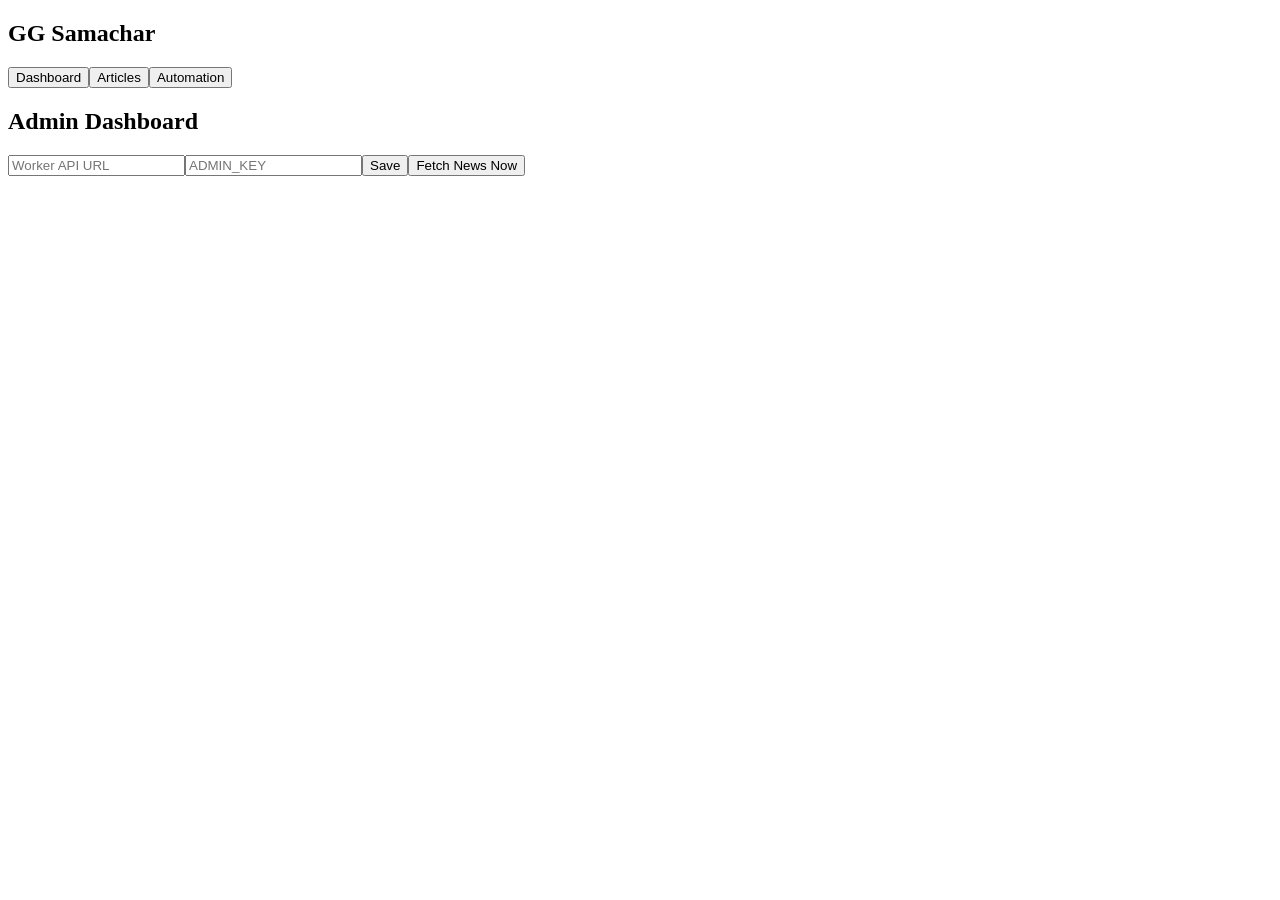
==== admin/index.html @ 713282a6 "Add GG Samachar admin dashboard" ====
<!doctype html><html><head><meta charset="utf-8"><meta name="viewport" content="width=device-width,initial-scale=1"><title>GG Samachar Admin</title><link rel="stylesheet" href="admin.css"></head><body><aside><h1>GG <span>Samachar</span></h1><button class="tab" data-t="dash">Dashboard</button><button class="tab" data-t="articles">Articles</button><button class="tab" data-t="logs">Automation</button></aside><main><header><h2>Admin Dashboard</h2><div><input id="api" placeholder="Worker API URL"><input id="key" type="password" placeholder="ADMIN_KEY"><button id="save">Save</button><button id="run">Fetch News Now</button></div></header><div id="msg"></div><section id="dash"></section><section id="articles" hidden></section><section id="logs" hidden></section></main><script src="admin.js"></script></body></html>
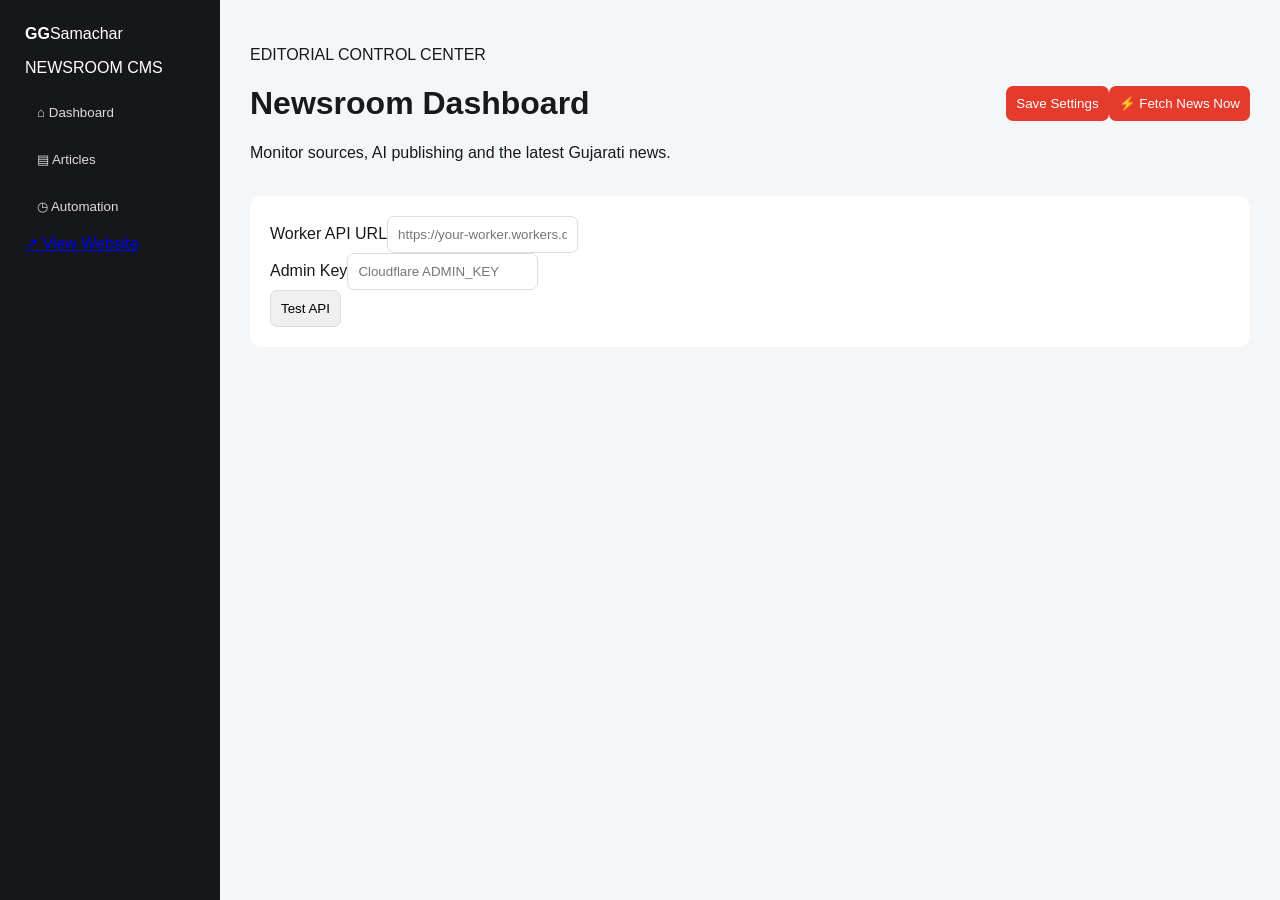
==== commit 7b2b4109: "Rebuild GG Samachar admin dashboard" ====
--- a/admin/index.html
+++ b/admin/index.html
@@ -1 +1 @@
-<!doctype html><html><head><meta charset="utf-8"><meta name="viewport" content="width=device-width,initial-scale=1"><title>GG Samachar Admin</title><link rel="stylesheet" href="admin.css"></head><body><aside><h1>GG <span>Samachar</span></h1><button class="tab" data-t="dash">Dashboard</button><button class="tab" data-t="articles">Articles</button><button class="tab" data-t="logs">Automation</button></aside><main><header><h2>Admin Dashboard</h2><div><input id="api" placeholder="Worker API URL"><input id="key" type="password" placeholder="ADMIN_KEY"><button id="save">Save</button><button id="run">Fetch News Now</button></div></header><div id="msg"></div><section id="dash"></section><section id="articles" hidden></section><section id="logs" hidden></section></main><script src="admin.js"></script></body></html>+<!doctype html><html lang="en"><head><meta charset="utf-8"><meta name="viewport" content="width=device-width,initial-scale=1"><title>GG Samachar • Newsroom Admin</title><link rel="stylesheet" href="admin.css"></head><body><aside><div class="logo"><b>GG</b><span>Samachar</span></div><p class="muted">NEWSROOM CMS</p><button class="tab active" data-t="dash">⌂ Dashboard</button><button class="tab" data-t="articles">▤ Articles</button><button class="tab" data-t="logs">◷ Automation</button><div class="side-bottom"><a href="../" target="_blank">↗ View Website</a></div></aside><main><header><div><p class="eyebrow">EDITORIAL CONTROL CENTER</p><h1>Newsroom Dashboard</h1><p class="sub">Monitor sources, AI publishing and the latest Gujarati news.</p></div><div class="actions"><button id="save" class="secondary">Save Settings</button><button id="run" class="primary">⚡ Fetch News Now</button></div></header><section class="settings panel"><div><label>Worker API URL</label><input id="api" placeholder="https://your-worker.workers.dev"></div><div><label>Admin Key</label><input id="key" type="password" placeholder="Cloudflare ADMIN_KEY"></div><button id="test" class="secondary">Test API</button></section><div id="msg"></div><section id="dash"></section><section id="articles" hidden></section><section id="logs" hidden></section></main><script src="admin.js"></script></body></html>
--- a/admin/admin.css
+++ b/admin/admin.css
@@ -0,0 +1 @@
+*{box-sizing:border-box}body{margin:0;background:#f5f6f8;font-family:Arial;color:#17191d;display:flex}aside{width:220px;background:#15171b;color:#fff;min-height:100vh;padding:25px}aside h1 span{color:#e43b2c}aside button{display:block;width:100%;margin:8px 0;padding:12px;text-align:left;border:0;border-radius:8px;background:transparent;color:#ddd;cursor:pointer}.tab:hover{background:#e43b2c}main{flex:1;padding:30px}header{display:flex;justify-content:space-between;gap:15px;align-items:center}input,button{padding:10px;border-radius:7px;border:1px solid #ddd}header button{background:#e43b2c;color:#fff;border:0}.stats{display:grid;grid-template-columns:repeat(3,1fr);gap:15px}.card,.panel{background:#fff;border-radius:12px;padding:20px;margin-top:18px}.num{font-size:30px;font-weight:bold;display:block;margin-top:8px}.table{width:100%;border-collapse:collapse}.table td,.table th{padding:10px;border-bottom:1px solid #eee;text-align:left;font-size:13px}.ok{background:#e9f7ee;padding:10px}.err{background:#fee;padding:10px}@media(max-width:700px){aside{width:150px}header{display:block}.stats{grid-template-columns:1fr}main{padding:15px}}
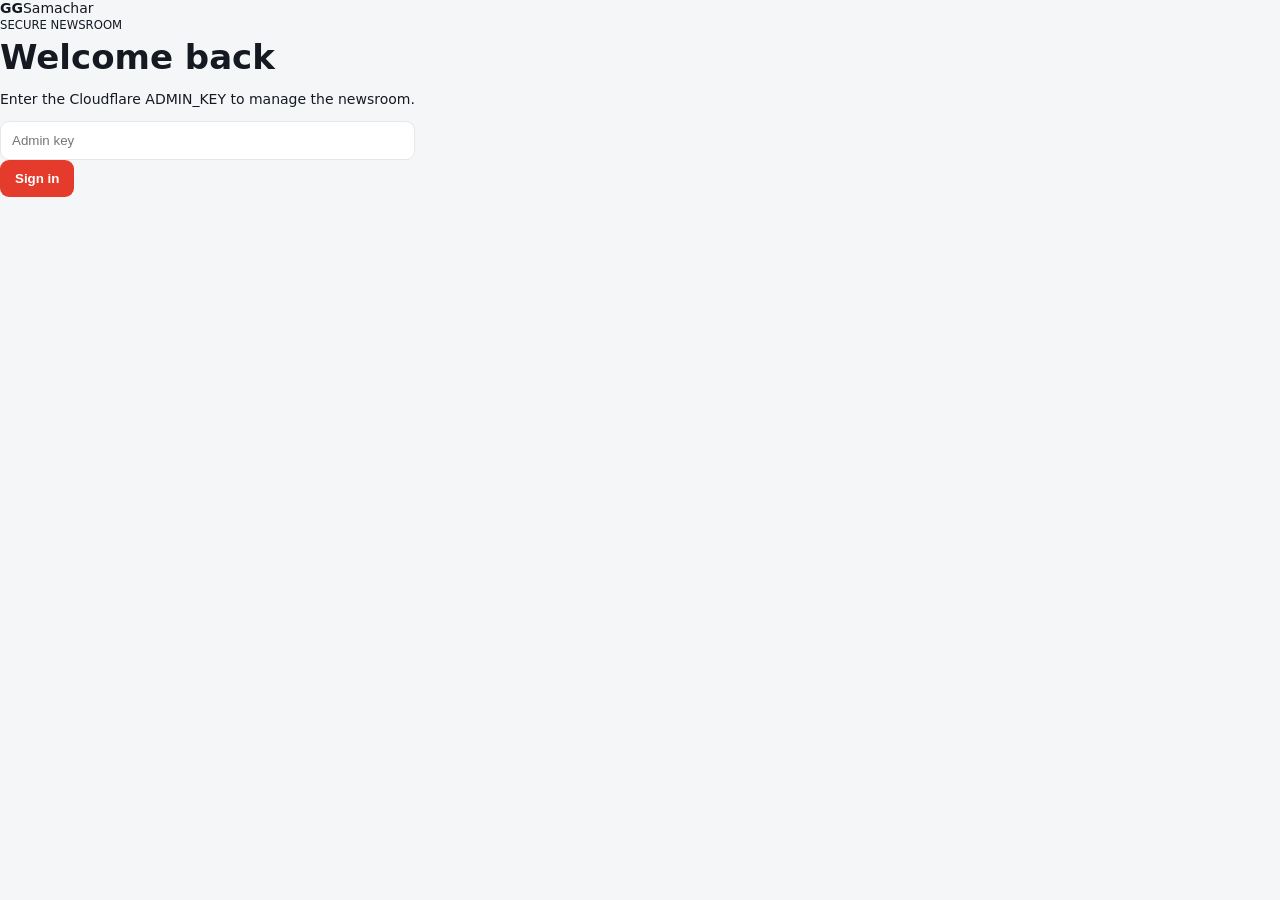
==== commit 314ccd1d: "Rebuild GG Samachar newsroom CMS" ====
--- a/admin/index.html
+++ b/admin/index.html
@@ -1 +1 @@
-<!doctype html><html lang="en"><head><meta charset="utf-8"><meta name="viewport" content="width=device-width,initial-scale=1"><title>GG Samachar • Newsroom Admin</title><link rel="stylesheet" href="admin.css"></head><body><aside><div class="logo"><b>GG</b><span>Samachar</span></div><p class="muted">NEWSROOM CMS</p><button class="tab active" data-t="dash">⌂ Dashboard</button><button class="tab" data-t="articles">▤ Articles</button><button class="tab" data-t="logs">◷ Automation</button><div class="side-bottom"><a href="../" target="_blank">↗ View Website</a></div></aside><main><header><div><p class="eyebrow">EDITORIAL CONTROL CENTER</p><h1>Newsroom Dashboard</h1><p class="sub">Monitor sources, AI publishing and the latest Gujarati news.</p></div><div class="actions"><button id="save" class="secondary">Save Settings</button><button id="run" class="primary">⚡ Fetch News Now</button></div></header><section class="settings panel"><div><label>Worker API URL</label><input id="api" placeholder="https://your-worker.workers.dev"></div><div><label>Admin Key</label><input id="key" type="password" placeholder="Cloudflare ADMIN_KEY"></div><button id="test" class="secondary">Test API</button></section><div id="msg"></div><section id="dash"></section><section id="articles" hidden></section><section id="logs" hidden></section></main><script src="admin.js"></script></body></html>+<!doctype html><html lang="en"><head><meta charset="utf-8"><meta name="viewport" content="width=device-width,initial-scale=1"><title>GG Samachar · Newsroom CMS</title><link rel="stylesheet" href="admin.css"></head><body><div id="loginGate" class="login-gate"><div class="login-card"><div class="admin-logo"><b>GG</b><span>Samachar</span></div><small>SECURE NEWSROOM</small><h1>Welcome back</h1><p>Enter the Cloudflare ADMIN_KEY to manage the newsroom.</p><input id="loginKey" type="password" placeholder="Admin key"><button id="loginBtn" class="primary">Sign in</button><div id="loginMsg"></div></div></div><div id="app" hidden><aside class="sidebar"><div class="admin-logo"><b>GG</b><span>Samachar</span></div><small>NEWSROOM CMS</small><nav><button data-page="dashboard" class="active">◉ Dashboard</button><button data-page="articles">▤ Articles</button><button data-page="create">＋ Create Article</button><button data-page="sources">◉ Sources</button><button data-page="automation">◷ Automation</button><button data-page="settings">⚙ Settings</button></nav><a href="../" target="_blank" class="view">↗ View Website</a></aside><main><header class="topbar"><div><span>EDITORIAL CONTROL CENTER</span><h1 id="pageTitle">Dashboard</h1></div><div class="top-actions"><span class="status">● API connected</span><button id="logout" class="ghost">Logout</button></div></header><section id="dashboard" class="page active"></section><section id="articles" class="page"></section><section id="create" class="page"></section><section id="sources" class="page"></section><section id="automation" class="page"></section><section id="settings" class="page"></section></main></div><script src="admin.js"></script></body></html>
--- a/admin/admin.css
+++ b/admin/admin.css
@@ -1 +1 @@
-*{box-sizing:border-box}body{margin:0;background:#f5f6f8;font-family:Arial;color:#17191d;display:flex}aside{width:220px;background:#15171b;color:#fff;min-height:100vh;padding:25px}aside h1 span{color:#e43b2c}aside button{display:block;width:100%;margin:8px 0;padding:12px;text-align:left;border:0;border-radius:8px;background:transparent;color:#ddd;cursor:pointer}.tab:hover{background:#e43b2c}main{flex:1;padding:30px}header{display:flex;justify-content:space-between;gap:15px;align-items:center}input,button{padding:10px;border-radius:7px;border:1px solid #ddd}header button{background:#e43b2c;color:#fff;border:0}.stats{display:grid;grid-template-columns:repeat(3,1fr);gap:15px}.card,.panel{background:#fff;border-radius:12px;padding:20px;margin-top:18px}.num{font-size:30px;font-weight:bold;display:block;margin-top:8px}.table{width:100%;border-collapse:collapse}.table td,.table th{padding:10px;border-bottom:1px solid #eee;text-align:left;font-size:13px}.ok{background:#e9f7ee;padding:10px}.err{background:#fee;padding:10px}@media(max-width:700px){aside{width:150px}header{display:block}.stats{grid-template-columns:1fr}main{padding:15px}}+:root{--bg:#f5f6f8;--ink:#151922;--muted:#737b89;--line:#e5e7eb;--red:#e43b2c;--dark:#15171d;--green:#14804a}*{box-sizing:border-box}body{margin:0;background:var(--bg);color:var(--ink);font:14px Inter,system-ui,-apple-system,Segoe UI,sans-serif;display:flex}aside{width:250px;min-height:100vh;background:var(--dark);color:#fff;padding:28px 18px;position:fixed;left:0;top:0;bottom:0}.logo{font-size:22px;font-weight:900;display:flex;gap:8px;align-items:center}.logo b{background:var(--red);padding:7px 9px;border-radius:9px}.muted,.eyebrow{font-size:10px;letter-spacing:1.4px;color:#8f96a3;font-weight:800}.tab{width:100%;padding:13px 14px;border:0;background:transparent;color:#c9ced6;text-align:left;border-radius:10px;margin:4px 0;cursor:pointer;font-weight:700}.tab:hover,.tab.active{background:#252832;color:#fff}.tab.active{box-shadow:inset 3px 0 var(--red)}.side-bottom{position:absolute;bottom:28px;left:18px;right:18px}.side-bottom a{color:#aeb5c0;text-decoration:none}main{margin-left:250px;width:calc(100% - 250px);padding:34px;max-width:1600px}header{display:flex;justify-content:space-between;gap:25px;align-items:flex-end;margin-bottom:22px}h1{font-size:34px;margin:5px 0}.sub{color:var(--muted);margin:0}.actions{display:flex;gap:10px}.primary,.secondary{border:0;border-radius:9px;padding:11px 15px;font-weight:800;cursor:pointer}.primary{background:var(--red);color:#fff}.secondary{background:#fff;border:1px solid var(--line)}.settings{display:grid;grid-template-columns:1fr 1fr auto;gap:14px;align-items:end}.panel,.stat,.table-wrap{background:#fff;border:1px solid var(--line);border-radius:15px;padding:18px}.panel{margin-bottom:18px}label{display:block;font-size:11px;font-weight:800;color:var(--muted);margin-bottom:7px}input{width:100%;padding:11px;border:1px solid var(--line);border-radius:9px;outline:none}input:focus{border-color:var(--red)}#msg{margin:14px 0}.ok,.err{padding:11px 14px;border-radius:10px}.ok{background:#eaf8f0;color:var(--green)}.err{background:#fff0f0;color:#b42318}.stats{display:grid;grid-template-columns:repeat(4,1fr);gap:14px;margin:18px 0}.stat small{color:var(--muted)}.stat strong{display:block;font-size:30px;margin-top:8px}.grid-title{display:flex;justify-content:space-between;align-items:center}.table-wrap{overflow:auto;margin-top:14px}table{width:100%;border-collapse:collapse;min-width:760px}th,td{text-align:left;padding:11px;border-bottom:1px solid #eee;font-size:12px;vertical-align:top}th{color:var(--muted);font-size:10px;text-transform:uppercase;letter-spacing:.7px}.thumb{width:58px;height:40px;object-fit:cover;border-radius:7px;background:#eee}.badge{display:inline-block;padding:4px 7px;border-radius:20px;background:#f1f3f5;font-size:10px;font-weight:800}.empty{padding:35px;text-align:center;color:var(--muted)}@media(max-width:900px){aside{width:190px}main{margin-left:190px;width:calc(100% - 190px);padding:20px}.settings,.stats{grid-template-columns:1fr 1fr}header{display:block}.actions{margin-top:15px}}@media(max-width:650px){aside{position:static;width:100%;min-height:auto}.side-bottom{position:static;margin-top:20px}body{display:block}main{margin:0;width:100%}.settings,.stats{grid-template-columns:1fr}.tab{display:inline-block;width:auto;margin-right:5px}.actions{flex-wrap:wrap}}
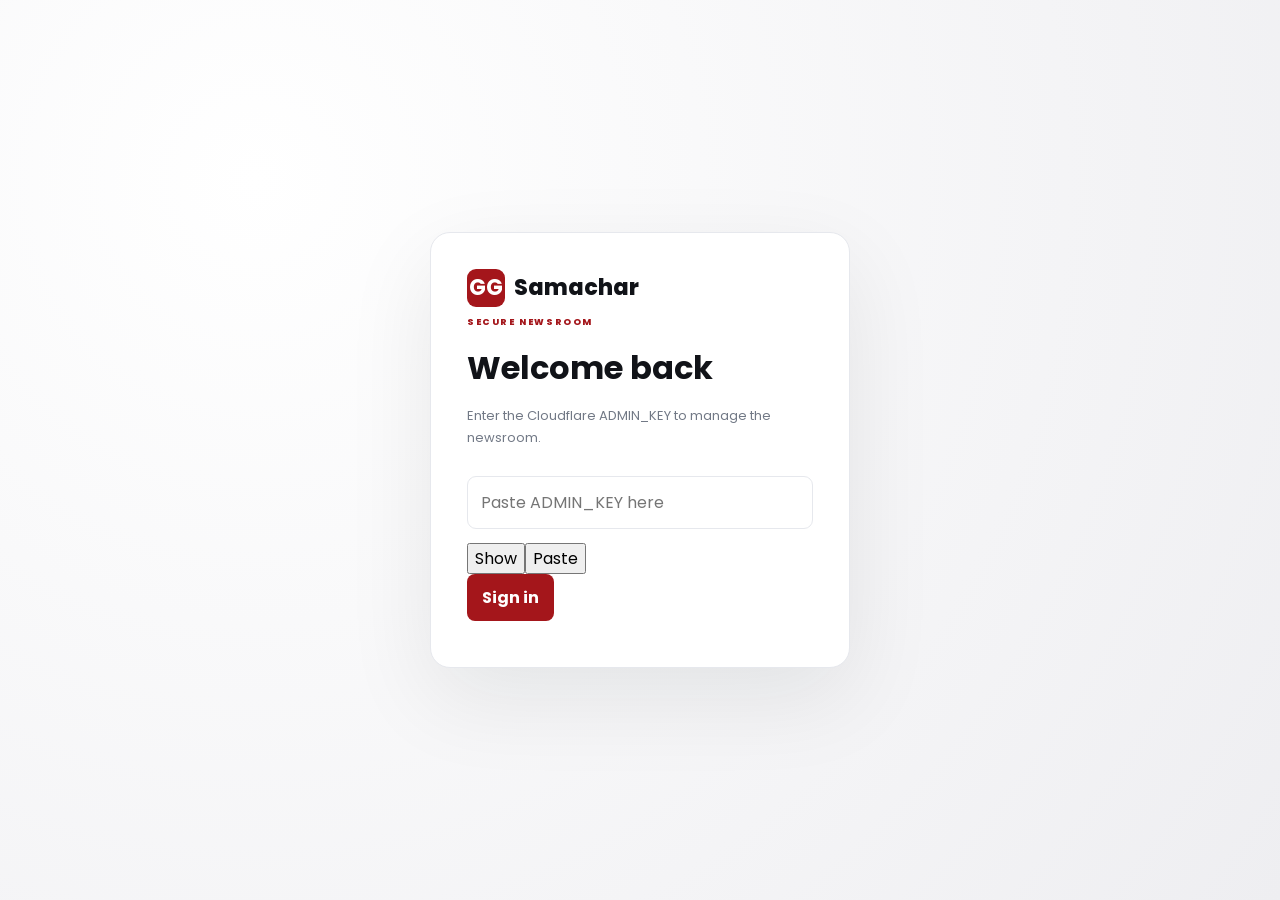
==== commit 14280138: "Add show and paste controls to admin login" ====
--- a/admin/index.html
+++ b/admin/index.html
@@ -1 +1 @@
-<!doctype html><html lang="en"><head><meta charset="utf-8"><meta name="viewport" content="width=device-width,initial-scale=1"><title>GG Samachar · Newsroom CMS</title><link rel="stylesheet" href="admin.css"></head><body><div id="loginGate" class="login-gate"><div class="login-card"><div class="admin-logo"><b>GG</b><span>Samachar</span></div><small>SECURE NEWSROOM</small><h1>Welcome back</h1><p>Enter the Cloudflare ADMIN_KEY to manage the newsroom.</p><input id="loginKey" type="password" placeholder="Admin key"><button id="loginBtn" class="primary">Sign in</button><div id="loginMsg"></div></div></div><div id="app" hidden><aside class="sidebar"><div class="admin-logo"><b>GG</b><span>Samachar</span></div><small>NEWSROOM CMS</small><nav><button data-page="dashboard" class="active">◉ Dashboard</button><button data-page="articles">▤ Articles</button><button data-page="create">＋ Create Article</button><button data-page="sources">◉ Sources</button><button data-page="automation">◷ Automation</button><button data-page="settings">⚙ Settings</button></nav><a href="../" target="_blank" class="view">↗ View Website</a></aside><main><header class="topbar"><div><span>EDITORIAL CONTROL CENTER</span><h1 id="pageTitle">Dashboard</h1></div><div class="top-actions"><span class="status">● API connected</span><button id="logout" class="ghost">Logout</button></div></header><section id="dashboard" class="page active"></section><section id="articles" class="page"></section><section id="create" class="page"></section><section id="sources" class="page"></section><section id="automation" class="page"></section><section id="settings" class="page"></section></main></div><script src="admin.js"></script></body></html>+<!doctype html><html lang="en"><head><meta charset="utf-8"><meta name="viewport" content="width=device-width,initial-scale=1"><title>GG Samachar · Newsroom CMS</title><link rel="stylesheet" href="admin.css"></head><body><div id="loginGate" class="login-gate"><div class="login-card"><div class="admin-logo"><b>GG</b><span>Samachar</span></div><small>SECURE NEWSROOM</small><h1>Welcome back</h1><p>Enter the Cloudflare ADMIN_KEY to manage the newsroom.</p><div class="key-input-wrap"><input id="loginKey" type="password" placeholder="Paste ADMIN_KEY here" autocomplete="off" spellcheck="false"><button id="toggleKey" type="button" class="key-action" aria-label="Show password">Show</button><button id="pasteKey" type="button" class="key-action" aria-label="Paste admin key">Paste</button></div><button id="loginBtn" class="primary">Sign in</button><div id="loginMsg"></div></div></div><div id="app" hidden><aside class="sidebar"><div class="admin-logo"><b>GG</b><span>Samachar</span></div><small>NEWSROOM CMS</small><nav><button data-page="dashboard" class="active">◉ Dashboard</button><button data-page="articles">▤ Articles</button><button data-page="create">＋ Create Article</button><button data-page="sources">◉ Sources</button><button data-page="automation">◷ Automation</button><button data-page="settings">⚙ Settings</button></nav><a href="../" target="_blank" class="view">↗ View Website</a></aside><main><header class="topbar"><div><span>EDITORIAL CONTROL CENTER</span><h1 id="pageTitle">Dashboard</h1></div><div class="top-actions"><span class="status">● API connected</span><button id="logout" class="ghost">Logout</button></div></header><section id="dashboard" class="page active"></section><section id="articles" class="page"></section><section id="create" class="page"></section><section id="sources" class="page"></section><section id="automation" class="page"></section><section id="settings" class="page"></section></main></div><script src="admin.js"></script></body></html>
--- a/admin/admin.css
+++ b/admin/admin.css
@@ -1 +1 @@
-:root{--bg:#f5f6f8;--ink:#151922;--muted:#737b89;--line:#e5e7eb;--red:#e43b2c;--dark:#15171d;--green:#14804a}*{box-sizing:border-box}body{margin:0;background:var(--bg);color:var(--ink);font:14px Inter,system-ui,-apple-system,Segoe UI,sans-serif;display:flex}aside{width:250px;min-height:100vh;background:var(--dark);color:#fff;padding:28px 18px;position:fixed;left:0;top:0;bottom:0}.logo{font-size:22px;font-weight:900;display:flex;gap:8px;align-items:center}.logo b{background:var(--red);padding:7px 9px;border-radius:9px}.muted,.eyebrow{font-size:10px;letter-spacing:1.4px;color:#8f96a3;font-weight:800}.tab{width:100%;padding:13px 14px;border:0;background:transparent;color:#c9ced6;text-align:left;border-radius:10px;margin:4px 0;cursor:pointer;font-weight:700}.tab:hover,.tab.active{background:#252832;color:#fff}.tab.active{box-shadow:inset 3px 0 var(--red)}.side-bottom{position:absolute;bottom:28px;left:18px;right:18px}.side-bottom a{color:#aeb5c0;text-decoration:none}main{margin-left:250px;width:calc(100% - 250px);padding:34px;max-width:1600px}header{display:flex;justify-content:space-between;gap:25px;align-items:flex-end;margin-bottom:22px}h1{font-size:34px;margin:5px 0}.sub{color:var(--muted);margin:0}.actions{display:flex;gap:10px}.primary,.secondary{border:0;border-radius:9px;padding:11px 15px;font-weight:800;cursor:pointer}.primary{background:var(--red);color:#fff}.secondary{background:#fff;border:1px solid var(--line)}.settings{display:grid;grid-template-columns:1fr 1fr auto;gap:14px;align-items:end}.panel,.stat,.table-wrap{background:#fff;border:1px solid var(--line);border-radius:15px;padding:18px}.panel{margin-bottom:18px}label{display:block;font-size:11px;font-weight:800;color:var(--muted);margin-bottom:7px}input{width:100%;padding:11px;border:1px solid var(--line);border-radius:9px;outline:none}input:focus{border-color:var(--red)}#msg{margin:14px 0}.ok,.err{padding:11px 14px;border-radius:10px}.ok{background:#eaf8f0;color:var(--green)}.err{background:#fff0f0;color:#b42318}.stats{display:grid;grid-template-columns:repeat(4,1fr);gap:14px;margin:18px 0}.stat small{color:var(--muted)}.stat strong{display:block;font-size:30px;margin-top:8px}.grid-title{display:flex;justify-content:space-between;align-items:center}.table-wrap{overflow:auto;margin-top:14px}table{width:100%;border-collapse:collapse;min-width:760px}th,td{text-align:left;padding:11px;border-bottom:1px solid #eee;font-size:12px;vertical-align:top}th{color:var(--muted);font-size:10px;text-transform:uppercase;letter-spacing:.7px}.thumb{width:58px;height:40px;object-fit:cover;border-radius:7px;background:#eee}.badge{display:inline-block;padding:4px 7px;border-radius:20px;background:#f1f3f5;font-size:10px;font-weight:800}.empty{padding:35px;text-align:center;color:var(--muted)}@media(max-width:900px){aside{width:190px}main{margin-left:190px;width:calc(100% - 190px);padding:20px}.settings,.stats{grid-template-columns:1fr 1fr}header{display:block}.actions{margin-top:15px}}@media(max-width:650px){aside{position:static;width:100%;min-height:auto}.side-bottom{position:static;margin-top:20px}body{display:block}main{margin:0;width:100%}.settings,.stats{grid-template-columns:1fr}.tab{display:inline-block;width:auto;margin-right:5px}.actions{flex-wrap:wrap}}+@import url('https://fonts.googleapis.com/css2?family=Poppins:wght@400;500;600;700;800&display=swap');:root{--ink:#111318;--muted:#727986;--line:#e6e8ed;--paper:#f6f7f9;--accent:#a4161b;--good:#16824d;--danger:#c43737}*{box-sizing:border-box}body{margin:0;font-family:Poppins,system-ui,sans-serif;color:var(--ink);background:#f5f6f8}button,input,textarea,select{font:inherit}.login-gate{min-height:100vh;display:grid;place-items:center;background:radial-gradient(circle at 20% 20%,#fff,#eeeef1)}.login-card{width:min(420px,calc(100% - 28px));background:#fff;border:1px solid var(--line);border-radius:20px;padding:36px;box-shadow:0 30px 90px #11131815}.admin-logo{display:flex;align-items:center;gap:9px;font-weight:800;font-size:22px}.admin-logo b{width:38px;height:38px;border-radius:9px;background:var(--accent);color:#fff;display:grid;place-items:center}.login-card>small,.topbar small,.section-head small{color:var(--accent);font-size:9px;font-weight:800;letter-spacing:1.6px}.login-card h1{font-size:32px;margin:12px 0 4px}.login-card p{color:var(--muted);font-size:13px;line-height:1.7}.login-card input{width:100%;padding:13px;border:1px solid var(--line);border-radius:9px;margin:14px 0;outline:0}.login-card input:focus{border-color:var(--accent)}.primary,.ghost,.small{border:0;border-radius:8px;padding:11px 15px;cursor:pointer;font-weight:700}.primary{background:var(--accent);color:#fff}.ghost{background:#f0f1f4;color:var(--ink)}#loginMsg{color:var(--danger);font-size:12px;margin-top:10px}.sidebar{position:fixed;inset:0 auto 0 0;width:245px;background:#111318;color:#fff;padding:25px 18px;display:flex;flex-direction:column}.sidebar .admin-logo{margin:0 10px 25px}.sidebar small{color:#7e8591;font-size:9px;letter-spacing:1.5px;margin:0 10px 12px}.sidebar nav{display:flex;flex-direction:column;gap:4px}.sidebar nav button{border:0;background:transparent;color:#aeb4bf;text-align:left;padding:11px 12px;border-radius:8px;cursor:pointer;font-size:12px}.sidebar nav button.active,.sidebar nav button:hover{background:#ffffff12;color:#fff}.view{margin-top:auto;color:#fff;text-decoration:none;background:#ffffff0d;padding:11px 12px;border-radius:8px;font-size:12px}main{margin-left:245px;min-height:100vh}.topbar{height:78px;background:#fff;border-bottom:1px solid var(--line);display:flex;align-items:center;justify-content:space-between;padding:0 34px;position:sticky;top:0;z-index:20}.topbar span{font-size:9px;letter-spacing:1.5px;color:var(--accent);font-weight:800}.topbar h1{margin:2px 0;font-size:22px}.top-actions{display:flex;align-items:center;gap:15px}.status{font-size:11px;color:var(--good)!important;letter-spacing:0!important}.page{display:none;padding:35px}.page.active{display:block}.hero{background:linear-gradient(135deg,#17191f,#54171b);color:#fff;border-radius:18px;padding:32px;display:flex;justify-content:space-between;align-items:center;gap:25px}.hero small{color:#ff8a8f;letter-spacing:1.5px}.hero h2{font-size:30px;margin:8px 0}.hero p{color:#c5c9d1;font-size:13px}.stats{display:grid;grid-template-columns:repeat(4,1fr);gap:13px;margin:18px 0}.stats>div{background:#fff;border:1px solid var(--line);border-radius:13px;padding:20px}.stats b{display:block;font-size:30px}.stats span{color:var(--muted);font-size:11px}.panel{background:#fff;border:1px solid var(--line);border-radius:14px;padding:22px;margin-top:15px}.panel-head,.section-head{display:flex;justify-content:space-between;align-items:end;gap:20px}.section-head{margin-bottom:20px}.section-head h2{font-size:30px;margin:5px 0}.section-head p{color:var(--muted);font-size:12px}.table-wrap{overflow:auto}table{width:100%;border-collapse:collapse;font-size:11px}th,td{text-align:left;padding:13px;border-bottom:1px solid var(--line);vertical-align:middle}th{color:#8a919c;font-size:9px;text-transform:uppercase;letter-spacing:1px}td b{display:block;max-width:390px}td small{display:block;color:var(--muted);margin-top:4px}.thumb{width:72px;height:44px;object-fit:cover;border-radius:6px}.badge{display:inline-block;background:#f0f1f4;padding:5px 8px;border-radius:999px;font-size:9px}.small{padding:6px 9px;background:#f0f1f4;font-size:10px}.small.danger{color:var(--danger)}.editor label,.add-source label{display:block;font-size:11px;font-weight:700;margin:12px 0}.editor input,.editor textarea,.editor select,.add-source input{width:100%;border:1px solid var(--line);border-radius:8px;padding:11px;margin-top:6px;outline:0;background:#fff}.form-grid{display:grid;grid-template-columns:1fr 1fr;gap:14px}.source-grid{display:grid;grid-template-columns:repeat(3,1fr);gap:14px}.source{background:#fff;border:1px solid var(--line);border-radius:13px;padding:18px}.source b{display:block}.source small{display:block;color:var(--muted);word-break:break-all;margin:8px 0;font-size:10px}.source span{font-size:10px;color:var(--good)}.settings-grid{display:grid;grid-template-columns:repeat(3,1fr);gap:14px}.settings-grid .panel p{font-weight:700;margin:8px 0}.settings-grid .panel span{font-size:10px;color:var(--muted)}.empty{padding:35px;text-align:center;color:var(--muted);font-size:12px}.danger{color:var(--danger)}@media(max-width:900px){.sidebar{position:static;width:auto;height:auto}.sidebar nav{display:grid;grid-template-columns:repeat(3,1fr)}main{margin:0}.topbar{position:static}.stats,.source-grid,.settings-grid{grid-template-columns:1fr 1fr}.page{padding:20px}}@media(max-width:600px){.sidebar nav{grid-template-columns:1fr 1fr}.topbar{padding:0 18px}.top-actions .status{display:none}.page{padding:15px}.hero{flex-direction:column;align-items:flex-start}.stats,.form-grid,.source-grid,.settings-grid{grid-template-columns:1fr}}
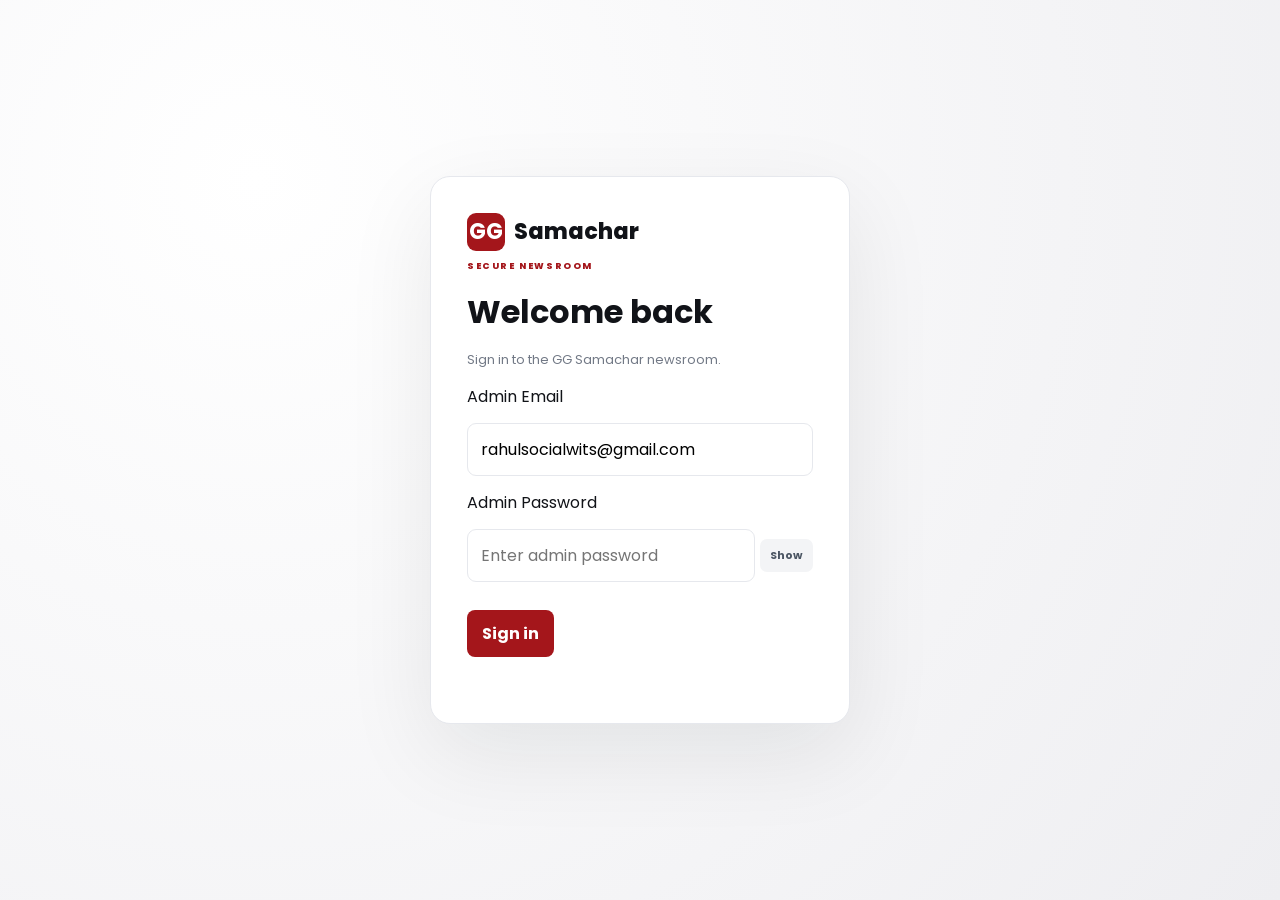
==== commit c95a0d9f: "Update admin login to TechPulse-style email session login" ====
--- a/admin/index.html
+++ b/admin/index.html
@@ -1 +1 @@
-<!doctype html><html lang="en"><head><meta charset="utf-8"><meta name="viewport" content="width=device-width,initial-scale=1"><title>GG Samachar · Newsroom CMS</title><link rel="stylesheet" href="admin.css"></head><body><div id="loginGate" class="login-gate"><div class="login-card"><div class="admin-logo"><b>GG</b><span>Samachar</span></div><small>SECURE NEWSROOM</small><h1>Welcome back</h1><p>Enter the Cloudflare ADMIN_KEY to manage the newsroom.</p><div class="key-input-wrap"><input id="loginKey" type="password" placeholder="Paste ADMIN_KEY here" autocomplete="off" spellcheck="false"><button id="toggleKey" type="button" class="key-action" aria-label="Show password">Show</button><button id="pasteKey" type="button" class="key-action" aria-label="Paste admin key">Paste</button></div><button id="loginBtn" class="primary">Sign in</button><div id="loginMsg"></div></div></div><div id="app" hidden><aside class="sidebar"><div class="admin-logo"><b>GG</b><span>Samachar</span></div><small>NEWSROOM CMS</small><nav><button data-page="dashboard" class="active">◉ Dashboard</button><button data-page="articles">▤ Articles</button><button data-page="create">＋ Create Article</button><button data-page="sources">◉ Sources</button><button data-page="automation">◷ Automation</button><button data-page="settings">⚙ Settings</button></nav><a href="../" target="_blank" class="view">↗ View Website</a></aside><main><header class="topbar"><div><span>EDITORIAL CONTROL CENTER</span><h1 id="pageTitle">Dashboard</h1></div><div class="top-actions"><span class="status">● API connected</span><button id="logout" class="ghost">Logout</button></div></header><section id="dashboard" class="page active"></section><section id="articles" class="page"></section><section id="create" class="page"></section><section id="sources" class="page"></section><section id="automation" class="page"></section><section id="settings" class="page"></section></main></div><script src="admin.js"></script></body></html>+<!doctype html><html lang="en"><head><meta charset="utf-8"><meta name="viewport" content="width=device-width,initial-scale=1"><title>GG Samachar · Newsroom CMS</title><link rel="stylesheet" href="admin.css"></head><body><div id="loginGate" class="login-gate"><div class="login-card"><div class="admin-logo"><b>GG</b><span>Samachar</span></div><small>SECURE NEWSROOM</small><h1>Welcome back</h1><p>Sign in to the GG Samachar newsroom.</p><label class="login-label">Admin Email<input id="loginEmail" type="email" value="rahulsocialwits@gmail.com" autocomplete="username"></label><label class="login-label">Admin Password<div class="key-input-wrap"><input id="loginPassword" type="password" placeholder="Enter admin password" autocomplete="current-password"><button id="toggleKey" type="button" class="key-action">Show</button></div></label><button id="loginBtn" class="primary">Sign in</button><div id="loginMsg"></div></div></div><div id="app" hidden><aside class="sidebar"><div class="admin-logo"><b>GG</b><span>Samachar</span></div><small>NEWSROOM CMS</small><nav><button data-page="dashboard" class="active">◉ Dashboard</button><button data-page="articles">▤ Articles</button><button data-page="create">＋ Create Article</button><button data-page="sources">◉ Sources</button><button data-page="automation">◷ Automation</button><button data-page="settings">⚙ Settings</button></nav><a href="../" target="_blank" class="view">↗ View Website</a></aside><main><header class="topbar"><div><span>EDITORIAL CONTROL CENTER</span><h1 id="pageTitle">Dashboard</h1></div><div class="top-actions"><span class="status">● API connected</span><button id="logout" class="ghost">Logout</button></div></header><section id="dashboard" class="page active"></section><section id="articles" class="page"></section><section id="create" class="page"></section><section id="sources" class="page"></section><section id="automation" class="page"></section><section id="settings" class="page"></section></main></div><script src="admin.js"></script></body></html>
--- a/admin/admin.css
+++ b/admin/admin.css
@@ -1 +1,6 @@
-@import url('https://fonts.googleapis.com/css2?family=Poppins:wght@400;500;600;700;800&display=swap');:root{--ink:#111318;--muted:#727986;--line:#e6e8ed;--paper:#f6f7f9;--accent:#a4161b;--good:#16824d;--danger:#c43737}*{box-sizing:border-box}body{margin:0;font-family:Poppins,system-ui,sans-serif;color:var(--ink);background:#f5f6f8}button,input,textarea,select{font:inherit}.login-gate{min-height:100vh;display:grid;place-items:center;background:radial-gradient(circle at 20% 20%,#fff,#eeeef1)}.login-card{width:min(420px,calc(100% - 28px));background:#fff;border:1px solid var(--line);border-radius:20px;padding:36px;box-shadow:0 30px 90px #11131815}.admin-logo{display:flex;align-items:center;gap:9px;font-weight:800;font-size:22px}.admin-logo b{width:38px;height:38px;border-radius:9px;background:var(--accent);color:#fff;display:grid;place-items:center}.login-card>small,.topbar small,.section-head small{color:var(--accent);font-size:9px;font-weight:800;letter-spacing:1.6px}.login-card h1{font-size:32px;margin:12px 0 4px}.login-card p{color:var(--muted);font-size:13px;line-height:1.7}.login-card input{width:100%;padding:13px;border:1px solid var(--line);border-radius:9px;margin:14px 0;outline:0}.login-card input:focus{border-color:var(--accent)}.primary,.ghost,.small{border:0;border-radius:8px;padding:11px 15px;cursor:pointer;font-weight:700}.primary{background:var(--accent);color:#fff}.ghost{background:#f0f1f4;color:var(--ink)}#loginMsg{color:var(--danger);font-size:12px;margin-top:10px}.sidebar{position:fixed;inset:0 auto 0 0;width:245px;background:#111318;color:#fff;padding:25px 18px;display:flex;flex-direction:column}.sidebar .admin-logo{margin:0 10px 25px}.sidebar small{color:#7e8591;font-size:9px;letter-spacing:1.5px;margin:0 10px 12px}.sidebar nav{display:flex;flex-direction:column;gap:4px}.sidebar nav button{border:0;background:transparent;color:#aeb4bf;text-align:left;padding:11px 12px;border-radius:8px;cursor:pointer;font-size:12px}.sidebar nav button.active,.sidebar nav button:hover{background:#ffffff12;color:#fff}.view{margin-top:auto;color:#fff;text-decoration:none;background:#ffffff0d;padding:11px 12px;border-radius:8px;font-size:12px}main{margin-left:245px;min-height:100vh}.topbar{height:78px;background:#fff;border-bottom:1px solid var(--line);display:flex;align-items:center;justify-content:space-between;padding:0 34px;position:sticky;top:0;z-index:20}.topbar span{font-size:9px;letter-spacing:1.5px;color:var(--accent);font-weight:800}.topbar h1{margin:2px 0;font-size:22px}.top-actions{display:flex;align-items:center;gap:15px}.status{font-size:11px;color:var(--good)!important;letter-spacing:0!important}.page{display:none;padding:35px}.page.active{display:block}.hero{background:linear-gradient(135deg,#17191f,#54171b);color:#fff;border-radius:18px;padding:32px;display:flex;justify-content:space-between;align-items:center;gap:25px}.hero small{color:#ff8a8f;letter-spacing:1.5px}.hero h2{font-size:30px;margin:8px 0}.hero p{color:#c5c9d1;font-size:13px}.stats{display:grid;grid-template-columns:repeat(4,1fr);gap:13px;margin:18px 0}.stats>div{background:#fff;border:1px solid var(--line);border-radius:13px;padding:20px}.stats b{display:block;font-size:30px}.stats span{color:var(--muted);font-size:11px}.panel{background:#fff;border:1px solid var(--line);border-radius:14px;padding:22px;margin-top:15px}.panel-head,.section-head{display:flex;justify-content:space-between;align-items:end;gap:20px}.section-head{margin-bottom:20px}.section-head h2{font-size:30px;margin:5px 0}.section-head p{color:var(--muted);font-size:12px}.table-wrap{overflow:auto}table{width:100%;border-collapse:collapse;font-size:11px}th,td{text-align:left;padding:13px;border-bottom:1px solid var(--line);vertical-align:middle}th{color:#8a919c;font-size:9px;text-transform:uppercase;letter-spacing:1px}td b{display:block;max-width:390px}td small{display:block;color:var(--muted);margin-top:4px}.thumb{width:72px;height:44px;object-fit:cover;border-radius:6px}.badge{display:inline-block;background:#f0f1f4;padding:5px 8px;border-radius:999px;font-size:9px}.small{padding:6px 9px;background:#f0f1f4;font-size:10px}.small.danger{color:var(--danger)}.editor label,.add-source label{display:block;font-size:11px;font-weight:700;margin:12px 0}.editor input,.editor textarea,.editor select,.add-source input{width:100%;border:1px solid var(--line);border-radius:8px;padding:11px;margin-top:6px;outline:0;background:#fff}.form-grid{display:grid;grid-template-columns:1fr 1fr;gap:14px}.source-grid{display:grid;grid-template-columns:repeat(3,1fr);gap:14px}.source{background:#fff;border:1px solid var(--line);border-radius:13px;padding:18px}.source b{display:block}.source small{display:block;color:var(--muted);word-break:break-all;margin:8px 0;font-size:10px}.source span{font-size:10px;color:var(--good)}.settings-grid{display:grid;grid-template-columns:repeat(3,1fr);gap:14px}.settings-grid .panel p{font-weight:700;margin:8px 0}.settings-grid .panel span{font-size:10px;color:var(--muted)}.empty{padding:35px;text-align:center;color:var(--muted);font-size:12px}.danger{color:var(--danger)}@media(max-width:900px){.sidebar{position:static;width:auto;height:auto}.sidebar nav{display:grid;grid-template-columns:repeat(3,1fr)}main{margin:0}.topbar{position:static}.stats,.source-grid,.settings-grid{grid-template-columns:1fr 1fr}.page{padding:20px}}@media(max-width:600px){.sidebar nav{grid-template-columns:1fr 1fr}.topbar{padding:0 18px}.top-actions .status{display:none}.page{padding:15px}.hero{flex-direction:column;align-items:flex-start}.stats,.form-grid,.source-grid,.settings-grid{grid-template-columns:1fr}}+@import url('https://fonts.googleapis.com/css2?family=Poppins:wght@400;500;600;700;800&display=swap');:root{--ink:#111318;--muted:#727986;--line:#e6e8ed;--paper:#f6f7f9;--accent:#a4161b;--good:#16824d;--danger:#c43737}*{box-sizing:border-box}body{margin:0;font-family:Poppins,system-ui,sans-serif;color:var(--ink);background:#f5f6f8}button,input,textarea,select{font:inherit}.login-gate{min-height:100vh;display:grid;place-items:center;background:radial-gradient(circle at 20% 20%,#fff,#eeeef1)}.login-card{width:min(420px,calc(100% - 28px));background:#fff;border:1px solid var(--line);border-radius:20px;padding:36px;box-shadow:0 30px 90px #11131815}.admin-logo{display:flex;align-items:center;gap:9px;font-weight:800;font-size:22px}.admin-logo b{width:38px;height:38px;border-radius:9px;background:var(--accent);color:#fff;display:grid;place-items:center}.login-card>small,.topbar small,.section-head small{color:var(--accent);font-size:9px;font-weight:800;letter-spacing:1.6px}.login-card h1{font-size:32px;margin:12px 0 4px}.login-card p{color:var(--muted);font-size:13px;line-height:1.7}.login-card input{width:100%;padding:13px;border:1px solid var(--line);border-radius:9px;margin:14px 0;outline:0}.login-card input:focus{border-color:var(--accent)}.primary,.ghost,.small{border:0;border-radius:8px;padding:11px 15px;cursor:pointer;font-weight:700}.primary{background:var(--accent);color:#fff}.ghost{background:#f0f1f4;color:var(--ink)}#loginMsg{color:var(--danger);font-size:12px;margin-top:10px}.sidebar{position:fixed;inset:0 auto 0 0;width:245px;background:#111318;color:#fff;padding:25px 18px;display:flex;flex-direction:column}.sidebar .admin-logo{margin:0 10px 25px}.sidebar small{color:#7e8591;font-size:9px;letter-spacing:1.5px;margin:0 10px 12px}.sidebar nav{display:flex;flex-direction:column;gap:4px}.sidebar nav button{border:0;background:transparent;color:#aeb4bf;text-align:left;padding:11px 12px;border-radius:8px;cursor:pointer;font-size:12px}.sidebar nav button.active,.sidebar nav button:hover{background:#ffffff12;color:#fff}.view{margin-top:auto;color:#fff;text-decoration:none;background:#ffffff0d;padding:11px 12px;border-radius:8px;font-size:12px}main{margin-left:245px;min-height:100vh}.topbar{height:78px;background:#fff;border-bottom:1px solid var(--line);display:flex;align-items:center;justify-content:space-between;padding:0 34px;position:sticky;top:0;z-index:20}.topbar span{font-size:9px;letter-spacing:1.5px;color:var(--accent);font-weight:800}.topbar h1{margin:2px 0;font-size:22px}.top-actions{display:flex;align-items:center;gap:15px}.status{font-size:11px;color:var(--good)!important;letter-spacing:0!important}.page{display:none;padding:35px}.page.active{display:block}.hero{background:linear-gradient(135deg,#17191f,#54171b);color:#fff;border-radius:18px;padding:32px;display:flex;justify-content:space-between;align-items:center;gap:25px}.hero small{color:#ff8a8f;letter-spacing:1.5px}.hero h2{font-size:30px;margin:8px 0}.hero p{color:#c5c9d1;font-size:13px}.stats{display:grid;grid-template-columns:repeat(4,1fr);gap:13px;margin:18px 0}.stats>div{background:#fff;border:1px solid var(--line);border-radius:13px;padding:20px}.stats b{display:block;font-size:30px}.stats span{color:var(--muted);font-size:11px}.panel{background:#fff;border:1px solid var(--line);border-radius:14px;padding:22px;margin-top:15px}.panel-head,.section-head{display:flex;justify-content:space-between;align-items:end;gap:20px}.section-head{margin-bottom:20px}.section-head h2{font-size:30px;margin:5px 0}.section-head p{color:var(--muted);font-size:12px}.table-wrap{overflow:auto}table{width:100%;border-collapse:collapse;font-size:11px}th,td{text-align:left;padding:13px;border-bottom:1px solid var(--line);vertical-align:middle}th{color:#8a919c;font-size:9px;text-transform:uppercase;letter-spacing:1px}td b{display:block;max-width:390px}td small{display:block;color:var(--muted);margin-top:4px}.thumb{width:72px;height:44px;object-fit:cover;border-radius:6px}.badge{display:inline-block;background:#f0f1f4;padding:5px 8px;border-radius:999px;font-size:9px}.small{padding:6px 9px;background:#f0f1f4;font-size:10px}.small.danger{color:var(--danger)}.editor label,.add-source label{display:block;font-size:11px;font-weight:700;margin:12px 0}.editor input,.editor textarea,.editor select,.add-source input{width:100%;border:1px solid var(--line);border-radius:8px;padding:11px;margin-top:6px;outline:0;background:#fff}.form-grid{display:grid;grid-template-columns:1fr 1fr;gap:14px}.source-grid{display:grid;grid-template-columns:repeat(3,1fr);gap:14px}.source{background:#fff;border:1px solid var(--line);border-radius:13px;padding:18px}.source b{display:block}.source small{display:block;color:var(--muted);word-break:break-all;margin:8px 0;font-size:10px}.source span{font-size:10px;color:var(--good)}.settings-grid{display:grid;grid-template-columns:repeat(3,1fr);gap:14px}.settings-grid .panel p{font-weight:700;margin:8px 0}.settings-grid .panel span{font-size:10px;color:var(--muted)}.empty{padding:35px;text-align:center;color:var(--muted);font-size:12px}.danger{color:var(--danger)}@media(max-width:900px){.sidebar{position:static;width:auto;height:auto}.sidebar nav{display:grid;grid-template-columns:repeat(3,1fr)}main{margin:0}.topbar{position:static}.stats,.source-grid,.settings-grid{grid-template-columns:1fr 1fr}.page{padding:20px}}@media(max-width:600px){.sidebar nav{grid-template-columns:1fr 1fr}.topbar{padding:0 18px}.top-actions .status{display:none}.page{padding:15px}.hero{flex-direction:column;align-items:flex-start}.stats,.form-grid,.source-grid,.settings-grid{grid-template-columns:1fr}}
+.key-input-wrap{position:relative;display:flex;align-items:center;margin:0 0 14px}
+.key-input-wrap #loginKey{width:100%;padding-right:145px;margin:0}
+.key-action{position:relative;border:0;background:#f3f4f6;color:#4b5563;font-size:11px;font-weight:700;padding:8px 10px;border-radius:7px;cursor:pointer;margin-left:5px}
+.key-action:hover{background:#e7e9ed;color:#a4161b}
+#loginMsg{min-height:20px;margin-top:10px;font-size:12px;color:#a4161b}
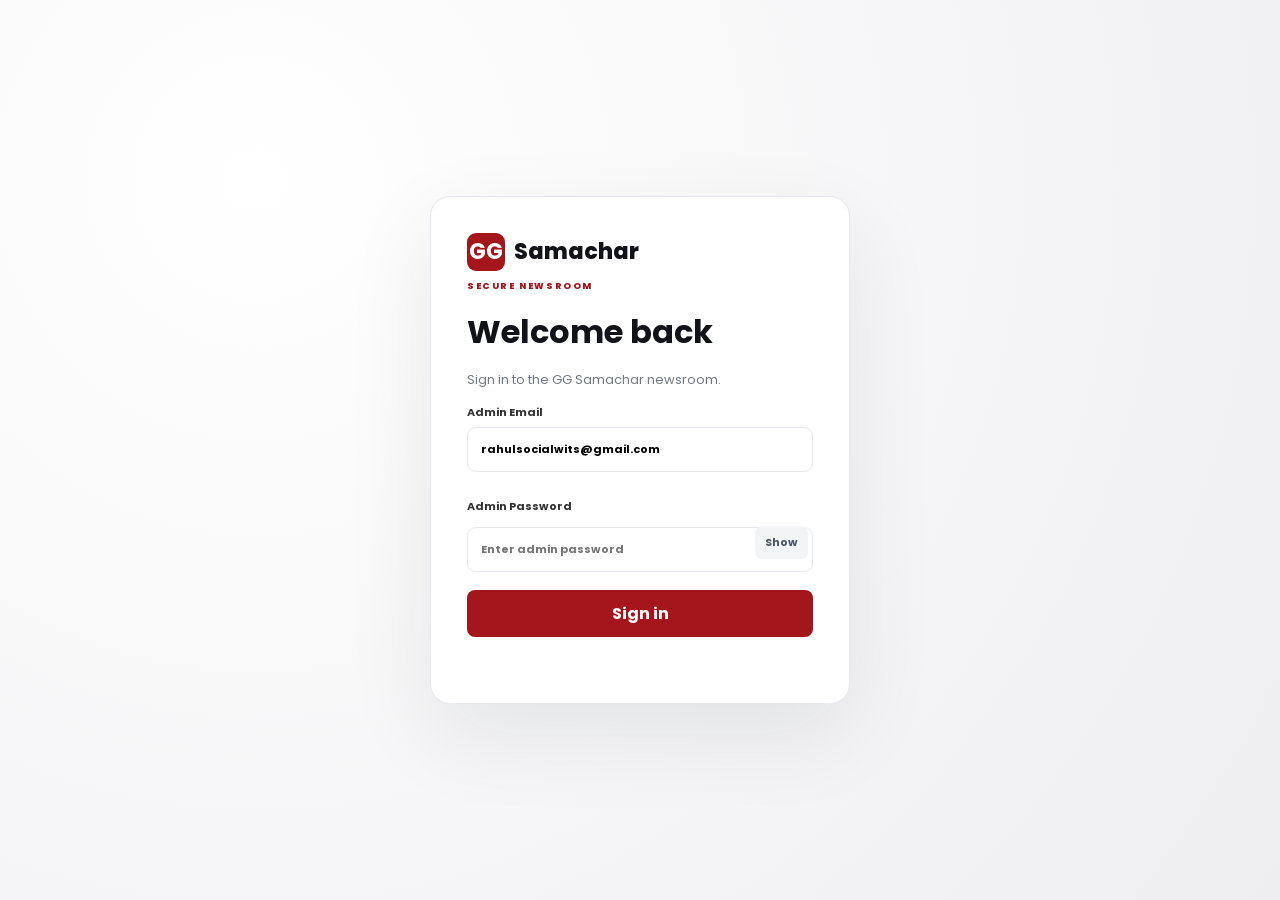
==== commit 9008cd95: "Add diagnostics section to admin panel" ====
--- a/admin/index.html
+++ b/admin/index.html
@@ -1 +1 @@
-<!doctype html><html lang="en"><head><meta charset="utf-8"><meta name="viewport" content="width=device-width,initial-scale=1"><title>GG Samachar · Newsroom CMS</title><link rel="stylesheet" href="admin.css"></head><body><div id="loginGate" class="login-gate"><div class="login-card"><div class="admin-logo"><b>GG</b><span>Samachar</span></div><small>SECURE NEWSROOM</small><h1>Welcome back</h1><p>Sign in to the GG Samachar newsroom.</p><label class="login-label">Admin Email<input id="loginEmail" type="email" value="rahulsocialwits@gmail.com" autocomplete="username"></label><label class="login-label">Admin Password<div class="key-input-wrap"><input id="loginPassword" type="password" placeholder="Enter admin password" autocomplete="current-password"><button id="toggleKey" type="button" class="key-action">Show</button></div></label><button id="loginBtn" class="primary">Sign in</button><div id="loginMsg"></div></div></div><div id="app" hidden><aside class="sidebar"><div class="admin-logo"><b>GG</b><span>Samachar</span></div><small>NEWSROOM CMS</small><nav><button data-page="dashboard" class="active">◉ Dashboard</button><button data-page="articles">▤ Articles</button><button data-page="create">＋ Create Article</button><button data-page="sources">◉ Sources</button><button data-page="automation">◷ Automation</button><button data-page="settings">⚙ Settings</button></nav><a href="../" target="_blank" class="view">↗ View Website</a></aside><main><header class="topbar"><div><span>EDITORIAL CONTROL CENTER</span><h1 id="pageTitle">Dashboard</h1></div><div class="top-actions"><span class="status">● API connected</span><button id="logout" class="ghost">Logout</button></div></header><section id="dashboard" class="page active"></section><section id="articles" class="page"></section><section id="create" class="page"></section><section id="sources" class="page"></section><section id="automation" class="page"></section><section id="settings" class="page"></section></main></div><script src="admin.js"></script></body></html>+<!doctype html><html lang="en"><head><meta charset="utf-8"><meta name="viewport" content="width=device-width,initial-scale=1"><title>GG Samachar · Newsroom CMS</title><link rel="stylesheet" href="admin.css"></head><body><div id="loginGate" class="login-gate"><div class="login-card"><div class="admin-logo"><b>GG</b><span>Samachar</span></div><small>SECURE NEWSROOM</small><h1>Welcome back</h1><p>Sign in to the GG Samachar newsroom.</p><label class="login-label">Admin Email<input id="loginEmail" type="email" value="rahulsocialwits@gmail.com" autocomplete="username"></label><label class="login-label">Admin Password<div class="key-input-wrap"><input id="loginPassword" type="password" placeholder="Enter admin password" autocomplete="current-password"><button id="toggleKey" type="button" class="key-action">Show</button></div></label><button id="loginBtn" class="primary">Sign in</button><div id="loginMsg"></div></div></div><div id="app" hidden><aside class="sidebar"><div class="admin-logo"><b>GG</b><span>Samachar</span></div><small>NEWSROOM CMS</small><nav><button data-page="dashboard" class="active">◉ Dashboard</button><button data-page="articles">▤ Articles</button><button data-page="create">＋ Create Article</button><button data-page="sources">◉ Sources</button><button data-page="automation">◷ Automation</button><button data-page="diagnostics">✓ Diagnostics</button><button data-page="settings">⚙ Settings</button></nav><a href="../" target="_blank" class="view">↗ View Website</a></aside><main><header class="topbar"><div><span>EDITORIAL CONTROL CENTER</span><h1 id="pageTitle">Dashboard</h1></div><div class="top-actions"><span class="status">● API connected</span><button id="logout" class="ghost">Logout</button></div></header><section id="dashboard" class="page active"></section><section id="articles" class="page"></section><section id="create" class="page"></section><section id="sources" class="page"></section><section id="automation" class="page"></section><section id="settings" class="page"></section></main></div><script src="admin.js"></script></body></html>
--- a/admin/admin.css
+++ b/admin/admin.css
@@ -4,3 +4,4 @@
 .key-action{position:relative;border:0;background:#f3f4f6;color:#4b5563;font-size:11px;font-weight:700;padding:8px 10px;border-radius:7px;cursor:pointer;margin-left:5px}
 .key-action:hover{background:#e7e9ed;color:#a4161b}
 #loginMsg{min-height:20px;margin-top:10px;font-size:12px;color:#a4161b}
+.login-label{display:block;font-size:11px;font-weight:700;margin:12px 0;color:#333}.login-label input{margin-top:6px!important}.login-card .key-input-wrap{margin:6px 0 14px}.login-card .key-input-wrap #loginPassword{margin:0;padding-right:65px}.login-card .key-action{position:absolute;right:5px;top:5px;margin:0}.login-card .primary{width:100%;margin-top:4px}
